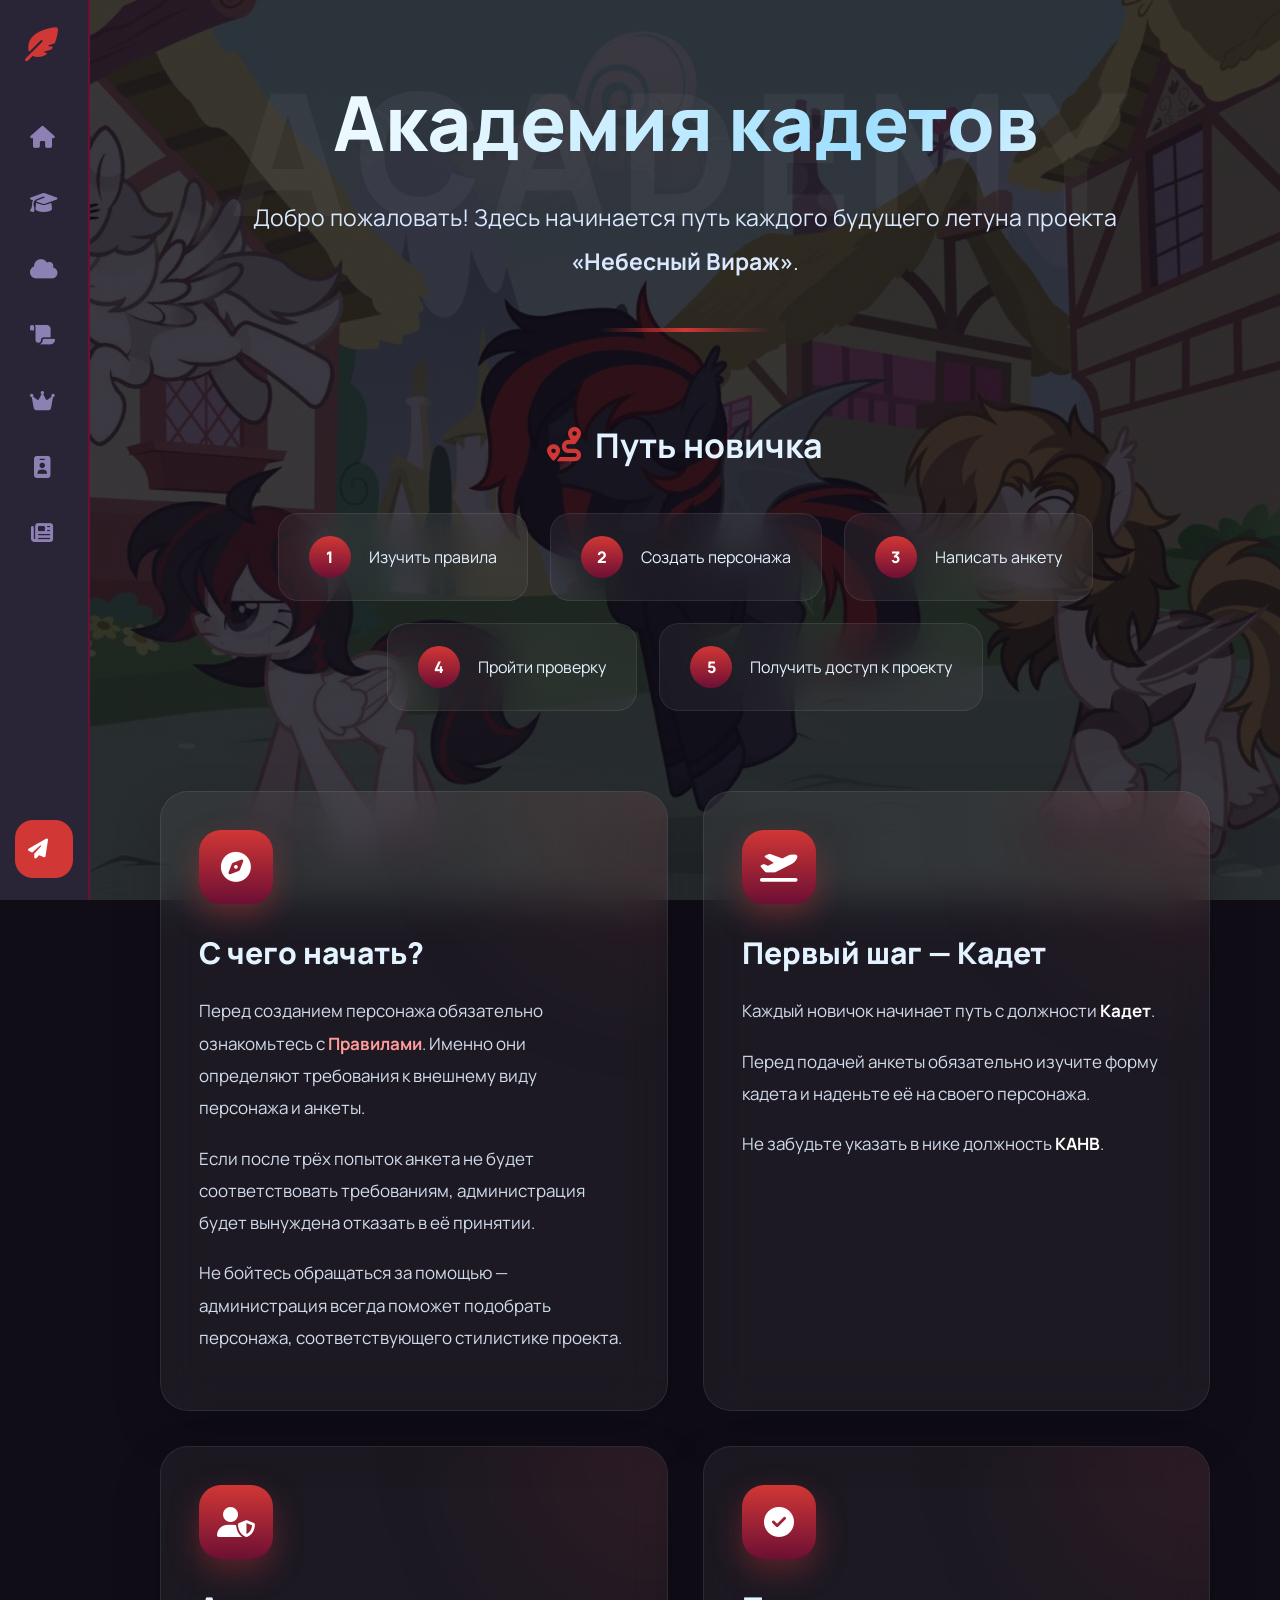
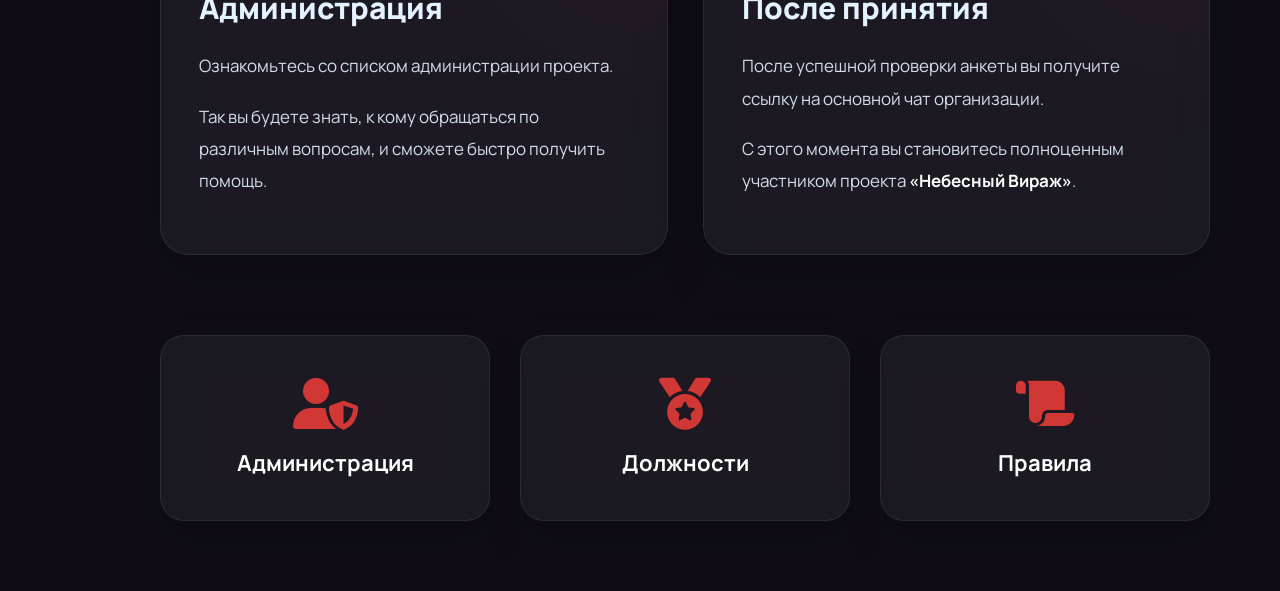
==== academy.html @ 79ed7a2b "Add files via upload" ====
<!DOCTYPE html>
<html lang="ru">

<head>

    <meta charset="UTF-8">
    <meta name="viewport" content="width=device-width, initial-scale=1.0">

    <title>Академия | Небесный Вираж</title>

    <!-- Шрифт -->

    <link rel="preconnect" href="https://fonts.googleapis.com">
    <link rel="preconnect" href="https://fonts.gstatic.com" crossorigin>

    <link href="https://fonts.googleapis.com/css2?family=Manrope:wght@400;500;600;700;800&display=swap" rel="stylesheet">

    <!-- Font Awesome -->

    <link rel="stylesheet"
        href="https://cdnjs.cloudflare.com/ajax/libs/font-awesome/6.7.2/css/all.min.css">

    <!-- Общие стили -->

    <link rel="stylesheet" href="style.css">

    <!-- Стили Академии -->

    <link rel="stylesheet" href="academy.css">

</head>

<body>



    <!-- ====================== -->
    <!-- БОКОВОЕ МЕНЮ -->
    <!-- ====================== -->

    <aside class="sidebar">

        <div class="logo">

            <i class="fa-solid fa-feather-pointed"></i>

            <span>Небесный Вираж</span>

        </div>

        <nav>

            <a href="index.html">

                <i class="fa-solid fa-house"></i>

                <span>Главная</span>

            </a>

            <a href="academy.html" class="active">

                <i class="fa-solid fa-graduation-cap"></i>

                <span>Академия</span>

            </a>

            <a href="corps.html">

                <i class="fa-solid fa-cloud"></i>

                <span>Корпуса</span>

            </a>

            <a href="rules.html">

                <i class="fa-solid fa-scroll"></i>

                <span>Правила</span>

            </a>

            <a href="administration.html">

<i class="fa-solid fa-crown"></i>

<span>Администрация</span>

</a>

            <a href="positions.html">

    <i class="fa-solid fa-id-badge"></i>

    <span>
        Должности
    </span>

</a>

            <a href="news.html">

                <i class="fa-solid fa-newspaper"></i>

                <span>Новости</span>

            </a>

        </nav>

        <button class="join-btn">

            <i class="fa-solid fa-paper-plane"></i>

            <span>Вступить</span>

        </button>

    </aside>

    <!-- ====================== -->
    <!-- ОСНОВНОЙ КОНТЕНТ -->
    <!-- ====================== -->

    <main class="academy">

        <!-- Верх -->

        <section class="academy-hero">

            <h1>Академия кадетов</h1>

            <p>
                Добро пожаловать! Здесь начинается путь каждого будущего летуна проекта
                <strong>«Небесный Вираж»</strong>.
            </p>

        </section>

        <!-- Путь новичка -->

        <section class="roadmap">

            <h2>

                <i class="fa-solid fa-route"></i>

                Путь новичка

            </h2>

            <div class="steps">

                <div class="step">
                    <span>1</span>
                    Изучить правила
                </div>

                <div class="step">
                    <span>2</span>
                    Создать персонажа
                </div>

                <div class="step">
                    <span>3</span>
                    Написать анкету
                </div>

                <div class="step">
                    <span>4</span>
                    Пройти проверку
                </div>

                <div class="step">
                    <span>5</span>
                    Получить доступ к проекту
                </div>

            </div>

        </section>

        <!-- Карточки -->

        <section class="guide-grid">

            <!-- Карточка -->

            <div class="guide-card">

                <div class="card-icon">

                    <i class="fa-solid fa-compass"></i>

                </div>

                <h3>С чего начать?</h3>

                <p>

                    Перед созданием персонажа обязательно ознакомьтесь с
                    <a href="rules.html">Правилами</a>.

                    Именно они определяют требования к внешнему виду персонажа и анкеты.

                </p>

                <p>

                    Если после трёх попыток анкета не будет соответствовать требованиям,
                    администрация будет вынуждена отказать в её принятии.

                </p>

                <p>

                    Не бойтесь обращаться за помощью —
                    администрация всегда поможет подобрать персонажа,
                    соответствующего стилистике проекта.

                </p>

            </div>

            <!-- Карточка -->

            <div class="guide-card">

                <div class="card-icon">

                    <i class="fa-solid fa-plane-departure"></i>

                </div>

                <h3>Первый шаг — Кадет</h3>

                <p>

                    Каждый новичок начинает путь с должности
                    <strong>Кадет</strong>.

                </p>

                <p>

                    Перед подачей анкеты обязательно изучите форму кадета
                    и наденьте её на своего персонажа.

                </p>

                <p>

                    Не забудьте указать в нике должность
                    <strong>КАНВ</strong>.

                </p>

            </div>

            <!-- Карточка -->

            <div class="guide-card">

                <div class="card-icon">

                    <i class="fa-solid fa-user-shield"></i>

                </div>

                <h3>Администрация</h3>

                <p>

                    Ознакомьтесь со списком администрации проекта.

                </p>

                <p>

                    Так вы будете знать,
                    к кому обращаться по различным вопросам,
                    и сможете быстро получить помощь.

                </p>

            </div>

            <!-- Карточка -->

            <div class="guide-card">

                <div class="card-icon">

                    <i class="fa-solid fa-circle-check"></i>

                </div>

                <h3>После принятия</h3>

                <p>

                    После успешной проверки анкеты
                    вы получите ссылку на основной чат организации.

                </p>

                <p>

                    С этого момента вы становитесь полноценным участником
                    проекта
                    <strong>«Небесный Вираж»</strong>.

                </p>

            </div>

        </section>

        <!-- Быстрые ссылки -->

        <section class="academy-links">

            <a href="administration.html" class="academy-button">

                <i class="fa-solid fa-user-shield"></i>

                <span>Администрация</span>

            </a>

            <a href="https://teletype.in/@sofchonok/dolzhnosti" target="_blank" class="academy-button">

                <i class="fa-solid fa-medal"></i>

                <span>Должности</span>

            </a>

            <a href="rules.html" class="academy-button">

                <i class="fa-solid fa-scroll"></i>

                <span>Правила</span>

            </a>

        </section>

    </main>

</body>

</html>
---- style.css ----
/* ===========================
   СБРОС
=========================== */

*{
    margin:0;
    padding:0;
    box-sizing:border-box;
}

/* ===========================
   ШРИФТ
=========================== */

@import url('https://fonts.googleapis.com/css2?family=Manrope:wght@400;500;600;700;800&display=swap');

/* ===========================
   ЦВЕТА
=========================== */

:root{

    --red:#d13735;
    --red-dark:#6d0f34;

    --bg:#100d17;
    --panel:#292536;

    --text:#e3f3ff;
    --secondary:#8d80b3;

}

/* ===========================
   BODY
=========================== */

html{
    scroll-behavior:smooth;
}

body{

    background:var(--bg);

    color:var(--text);

    font-family:'Manrope',sans-serif;

    overflow-x:hidden;
    overflow-y:auto;

    position:relative;

}
/* ===========================
   SIDEBAR
=========================== */

.sidebar{

    position:fixed;

    left:0;
    top:0;

    width:90px;
    height:100vh;

    background:var(--panel);

    border-right:2px solid var(--red-dark);

    display:flex;
    flex-direction:column;

    overflow:hidden;

    transition:.35s;

    z-index:1000;

}

.sidebar:hover{

    width:250px;

}

/* ===========================
   ЛОГО
=========================== */

.logo{

    display:flex;
    align-items:center;

    gap:16px;

    padding:26px 24px;

    min-height:90px;

}

.logo i{

    width:28px;

    text-align:center;

    flex-shrink:0;

    color:var(--red);

    font-size:34px;

}

.logo span{

    font-size:18px;

    font-weight:800;

    white-space:nowrap;

    opacity:0;

    transition:.25s;

}

.sidebar:hover .logo span{

    opacity:1;

}

/* ===========================
   МЕНЮ
=========================== */

nav{

    display:flex;
    flex-direction:column;

    gap:8px;

    margin-top:18px;

}

nav a{

    display:flex;

    align-items:center;

    gap:18px;

    height:58px;

    padding:0 30px;

    text-decoration:none;

    color:var(--text);

    transition:.25s;

    white-space:nowrap;

}

nav a i{

    width:24px;

    text-align:center;

    font-size:22px;

    color:var(--secondary);

    flex-shrink:0;

}

nav a span{

    opacity:0;

    transition:.25s;

}

.sidebar:hover nav a span{

    opacity:1;

}

nav a:hover{

    background:rgba(255,255,255,.05);

    color:var(--red);

}

nav a:hover i{

    color:var(--red);

}

/* ===========================
   КНОПКА
=========================== */

.join-btn{

    margin-top:auto;

    margin-bottom:22px;

    width:58px;
    height:58px;

    align-self:center;

    display:flex;
    align-items:center;
    justify-content:center;

    gap:12px;

    border:none;

    border-radius:18px;

    background:var(--red);

    color:white;

    cursor:pointer;

    overflow:hidden;

    transition:.35s;

}

.join-btn i{

    width:20px;

    text-align:center;

    flex-shrink:0;

    font-size:20px;

}

.join-btn span{

    width:0;

    opacity:0;

    overflow:hidden;

    white-space:nowrap;

    transition:.25s;

}

.sidebar:hover .join-btn{

    width:210px;

}

.sidebar:hover .join-btn span{

    width:auto;

    opacity:1;

}

.join-btn:hover{

    background:var(--red-dark);

    transform:translateY(-2px);

}

/* ===========================
   MAIN
=========================== */

main{

    margin-left:90px;

    transition:.35s;

}

.sidebar:hover + main{

    margin-left:250px;

}

/* ===========================
   HERO
=========================== */

.hero{

    min-height:100vh;

    position:relative;

overflow:hidden;

    display:flex;

    flex-direction:column;

    justify-content:center;

    align-items:center;

    text-align:center;

    background:
        linear-gradient(
            rgba(16,13,23,.55),
            rgba(16,13,23,.55)
        ),
        url("images/background/sky.png");

    background-size:cover;

    background-position:center;

    background-repeat:no-repeat;

}

/* ===========================
   ЛЕТЯЩАЯ ЗВЕЗДА
=========================== */


.star-fly{

    position:absolute;

    width:80px;
    height:80px;

    left:-150px;
    top:65%;


    z-index:5;


    animation:

    starMove 2s ease-in-out forwards;

}



.star-fly svg{


    width:100%;

    height:100%;


    fill:#ffffff;


    filter:

    drop-shadow(0 0 10px #ffffff)

    drop-shadow(0 0 35px #9fdcff)

    drop-shadow(0 0 60px #5aaeff);


     animation:

    starPulse .7s ease-in-out infinite alternate;

    transform-origin:center;

}





/* светящийся хвост */


.star-trail{


    position:absolute;


    right:55px;

    top:35px;


    width:260px;

    height:18px;



    background:

    linear-gradient(
        90deg,
        transparent,
        rgba(190,230,255,.8),
        rgba(255,255,255,.9)
    );


    filter:

    blur(10px);


    transform:

    rotate(-20deg);


    transform-origin:right center;


    animation:

    trailFade 2s ease forwards;


}




@keyframes starMove{


    0%{

        left:-150px;

        top:65%;

        opacity:0;

        transform:
        rotate(-20deg)
        scale(.5);

    }


    15%{

        opacity:1;

    }



    70%{

        opacity:1;

    }



    100%{

        left:110%;

        top:20%;

        opacity:0;

        transform:
        rotate(30deg)
        scale(1);

    }


}





@keyframes starPulse{


    from{

        transform:scale(.9);

    }


    to{

        transform:scale(1.15);

    }


}





@keyframes trailFade{


    0%{

        opacity:0;

        width:0;

    }


    20%{

        opacity:1;

        width:260px;

    }


    100%{

        opacity:0;

        width:80px;

    }


}



/* ===========================
   ЗАГОЛОВОК
=========================== */

.hero h1{

    font-size:110px;
    font-weight:900;
    line-height:.95;

    margin-bottom:28px;

    letter-spacing:2px;

    background:linear-gradient(
        180deg,
        #ffffff 0%,
        #eef9ff 35%,
        #b9e7ff 70%,
        #ffffff 100%
    );

    -webkit-background-clip:text;
    -webkit-text-fill-color:transparent;
    background-clip:text;

    text-shadow:
        0 0 18px rgba(170,220,255,.45),
        0 0 45px rgba(110,180,255,.25),
        0 10px 35px rgba(0,0,0,.45);

    opacity:0;
    animation:titleAppear 1.2s ease forwards;
    animation-delay:2s;
}


/* ===========================
   ПОДЗАГОЛОВОК
=========================== */

.hero p{

    max-width:900px;

    margin:0 auto 55px;

    font-size:34px;
    font-weight:700;

    color:#d9ebff;

    text-shadow:
        0 0 12px rgba(150,210,255,.35),
        0 2px 12px rgba(0,0,0,.55);

    opacity:0;
    animation:titleAppear 1.2s ease forwards;
    animation-delay:2.2s;

}


/* ===========================
   КНОПКА
=========================== */

.hero button{

    padding:22px 56px;

    border:none;
    border-radius:18px;

    cursor:pointer;

    font-size:22px;
    font-weight:700;

    color:#fff;

    background:linear-gradient(
        180deg,
        #e84b46,
        #d13735
    );

    box-shadow:
        0 12px 35px rgba(209,55,53,.35),
        0 0 25px rgba(120,190,255,.15);

    transition:.3s;

    opacity:0;
    animation:titleAppear 1.2s ease forwards;
    animation-delay:2.5s;

}

.hero button:hover{

    transform:translateY(-4px);

    background:linear-gradient(
        180deg,
        #ff5b56,
        #d13735
    );

    box-shadow:
        0 18px 45px rgba(209,55,53,.45);

}


/* ===========================
   АНИМАЦИЯ
=========================== */

@keyframes titleAppear{

    from{

        opacity:0;
        transform:translateY(40px);
        filter:blur(8px);

    }

    to{

        opacity:1;
        transform:translateY(0);
        filter:blur(0);

    }

}

/* ===========================
   FIX СЛОЕВ
=========================== */


main{

    position:relative;

    z-index:1;

}

/* ===========================
   ТИХИЕ ЗВЕЗДЫ НА ГЛАВНОЙ
=========================== */


.hero{

    position:relative;

    overflow:hidden;

}


/* слой звезд */

.stars-layer{

    position:absolute;

    inset:0;

    pointer-events:none;

    z-index:1;

}


/* сами звезды */

.stars-layer span:nth-child(1){
    top:12%;
    left:8%;
}

.stars-layer span:nth-child(2){
    top:25%;
    left:20%;
}

.stars-layer span:nth-child(3){
    top:10%;
    left:42%;
}

.stars-layer span:nth-child(4){
    top:18%;
    left:75%;
}

.stars-layer span:nth-child(5){
    top:35%;
    left:90%;
}

.stars-layer span:nth-child(6){
    top:70%;
    left:8%;
}

.stars-layer span:nth-child(7){
    top:82%;
    left:20%;
}

.stars-layer span:nth-child(8){
    top:75%;
    left:90%;
}

.stars-layer span:nth-child(9){
    top:88%;
    left:65%;
}

.stars-layer span:nth-child(10){
    top:60%;
    left:85%;
}

.stars-layer span:nth-child(11){
    top:45%;
    left:5%;
}

.stars-layer span:nth-child(12){
    top:15%;
    left:92%;
}

.stars-layer span:nth-child(13){
    top:80%;
    left:45%;
}

.stars-layer span:nth-child(14){
    top:30%;
    left:65%;
}

.stars-layer span:nth-child(15){
    top:90%;
    left:12%;
}

.stars-layer span:nth-child(16){
    top:55%;
    left:95%;
}

.stars-layer span:nth-child(17){
    top:8%;
    left:58%;
}

.stars-layer span:nth-child(18){
    top:72%;
    left:30%;
}

.stars-layer span:nth-child(3n){
    width:6px;
    height:6px;
}


.stars-layer span:nth-child(4n){
    animation-duration:5s;
}


.stars-layer span:nth-child(5n){
    opacity:.35;
}

/* ===========================
   ЛУЧИ СВЕТА ИЗ-ЗА ОБЛАКОВ
=========================== */


.hero::before{

    content:"";

    position:absolute;


    top:-250px;

    right:-180px;


    width:700px;

    height:700px;


    background:

    radial-gradient(
        circle,
        rgba(255,255,255,.45) 0%,
        rgba(210,235,255,.28) 25%,
        rgba(130,190,255,.12) 45%,
        transparent 70%
    );


    filter:blur(25px);


    pointer-events:none;


    z-index:1;

}



/* отдельные световые полосы */

.hero::after{

    content:"";

    position:absolute;


    top:-80px;

    right:-120px;


    width:900px;

    height:500px;


    background:

    linear-gradient(
        135deg,
        rgba(255,255,255,.28),
        transparent 60%
    );


    filter:blur(35px);


    opacity:.8;


    pointer-events:none;


    z-index:1;

}


/* чтобы всё важное было поверх света */

.hero h1,
.hero p,
.hero button{

    position:relative;

    z-index:10;

}


.star-fly{

    position:absolute;

    z-index:5;

}

/* =====================================================
   LOADER
===================================================== */

#loader{

    position:fixed;

    inset:0;

    display:flex;

    align-items:center;

    justify-content:center;

    background:
        radial-gradient(
            circle at top,
            rgba(130,190,255,.18),
            transparent 45%
        ),
        #100d17;

    z-index:99999;

    transition:opacity .8s ease, visibility .8s ease;

}

#loader.hidden{

    opacity:0;

    visibility:hidden;

}

.loader-content{

    text-align:center;

    width:500px;

}

.loader-logo{

    font-size:80px;

    color:#ffffff;

    filter:
        drop-shadow(0 0 15px #ffffff)
        drop-shadow(0 0 35px #8fd4ff);

    animation:loaderGlow 2s ease-in-out infinite alternate;

}

.loader-content h1{

    margin:25px 0 35px;

    font-size:54px;

    letter-spacing:8px;

    color:white;

}

.loader-cloud{

    width:220px;

    height:65px;

    margin:0 auto 35px;

    border-radius:100px;

    background:
        radial-gradient(circle at 30% 50%, #ffffff 0%, #eaf8ff 45%, transparent 46%),
        radial-gradient(circle at 50% 35%, #ffffff 0%, #eefaff 48%, transparent 49%),
        radial-gradient(circle at 70% 55%, #ffffff 0%, #eefaff 45%, transparent 46%);

    opacity:.85;

    filter:blur(2px);

    animation:cloudFloat 4s ease-in-out infinite;

}

.loader-progress{

    width:100%;

    height:10px;

    border-radius:20px;

    overflow:hidden;

    background:rgba(255,255,255,.08);

    margin-bottom:20px;

}

.loader-progress-bar{

    width:0;

    height:100%;

    border-radius:20px;

    background:
        linear-gradient(
            90deg,
            #8fdcff,
            #ffffff,
            #8fdcff
        );

    animation:loadingBar 2.8s linear forwards;

}

.loader-text{

    color:#b8dfff;

    font-size:18px;

    letter-spacing:1px;

}

/* =========================== */

@keyframes loadingBar{

    from{width:0;}

    to{width:100%;}

}

@keyframes cloudFloat{

    0%{
        transform:translateX(-15px);
    }

    50%{
        transform:translateX(15px);
    }

    100%{
        transform:translateX(-15px);
    }

}

@keyframes loaderGlow{

    from{

        filter:
            drop-shadow(0 0 15px #ffffff)
            drop-shadow(0 0 25px #8fdcff);

    }

    to{

        filter:
            drop-shadow(0 0 25px #ffffff)
            drop-shadow(0 0 50px #8fdcff);

    }

}
---- academy.css ----
/* =====================================================
   ACADEMY.CSS
   Страница "Академия"
===================================================== */

/* ===========================
   ОСНОВНАЯ ОБЛАСТЬ
=========================== */

.academy{

    margin-left:90px;

    min-height:100vh;

    padding:70px;

    background:
        linear-gradient(
            rgba(16,13,23,.82),
            rgba(16,13,23,.82)
        ),
        url("images/background/111.jpg");

    background-size:cover;
    background-position:center;
    background-repeat:no-repeat;
    background-attachment:fixed;

    transition:.35s;

}

/* Когда меню открыто */

.sidebar:hover ~ .academy{

    margin-left:250px;

}

/* ===========================
   HERO
=========================== */

.academy-hero{

    position:relative;

    text-align:center;

    margin-bottom:90px;

    overflow:hidden;

}

/* Большая надпись на фоне */

.academy-hero::before{

    content:"ACADEMY";

    position:absolute;

    left:50%;
    top:-35px;

    transform:translateX(-50%);

    font-size:170px;

    font-weight:800;

    letter-spacing:12px;

    color:white;

    opacity:.04;

    pointer-events:none;

    user-select:none;

}

/* Заголовок */

.academy-hero h1{

    position:relative;

    font-size:76px;

    font-weight:800;

    margin-bottom:22px;

    background:linear-gradient(
        120deg,
        #ffffff,
        #dff5ff,
        #9fdfff,
        #ffffff
    );

    -webkit-background-clip:text;
    -webkit-text-fill-color:transparent;
    background-clip:text;

}

/* Подзаголовок */

.academy-hero p{

    position:relative;

    max-width:900px;

    margin:auto;

    font-size:23px;

    line-height:1.9;

    color:#d9e8ff;

}

/* Декоративная линия */

.academy-hero::after{

    content:"";

    display:block;

    width:170px;

    height:4px;

    margin:45px auto 0;

    border-radius:50px;

    background:linear-gradient(
        90deg,
        transparent,
        var(--red),
        transparent
    );

}

/* ===========================
   ПУТЬ НОВИЧКА
=========================== */

.roadmap{

    margin-bottom:80px;

}

.roadmap h2{

    display:flex;

    justify-content:center;

    align-items:center;

    gap:14px;

    font-size:34px;

    margin-bottom:45px;

}

.roadmap h2 i{

    color:var(--red);

}

/* ===========================
   ШАГИ
=========================== */

.steps{

    display:flex;

    justify-content:center;

    flex-wrap:wrap;

    gap:22px;

}

.step{

    display:flex;

    align-items:center;

    gap:18px;

    padding:22px 30px;

    background:rgba(255,255,255,.05);

    backdrop-filter:blur(18px);

    border:1px solid rgba(255,255,255,.08);

    border-radius:20px;

    transition:.35s;

}

.step span{

    width:42px;
    height:42px;

    display:flex;

    justify-content:center;

    align-items:center;

    border-radius:50%;

    background:linear-gradient(
        180deg,
        var(--red),
        var(--red-dark)
    );

    color:white;

    font-weight:800;

}

.step:hover{

    transform:translateY(-8px);

    border-color:rgba(209,55,53,.35);

    box-shadow:
        0 18px 40px rgba(0,0,0,.25);

}
/* ===========================
   КАРТОЧКИ
=========================== */

.guide-grid{

    display:grid;

    grid-template-columns:repeat(auto-fit,minmax(360px,1fr));

    gap:35px;

    margin-bottom:80px;

}

.guide-card{

    position:relative;

    overflow:hidden;

    padding:38px;

    border-radius:28px;

    background:rgba(255,255,255,.05);

    backdrop-filter:blur(20px);

    border:1px solid rgba(255,255,255,.08);

    box-shadow:
        0 20px 50px rgba(0,0,0,.18);

    transition:.35s;

}

/* Светящаяся полоска */

.guide-card::before{

    content:"";

    position:absolute;

    top:0;
    left:0;

    width:100%;
    height:4px;

    background:linear-gradient(
        90deg,
        var(--red),
        #ff8d8d,
        #ffd8d8
    );

    transform:scaleX(0);

    transform-origin:left;

    transition:.35s;

}

/* Красное свечение */

.guide-card::after{

    content:"";

    position:absolute;

    width:320px;
    height:320px;

    right:-150px;
    top:-150px;

    border-radius:50%;

    background:rgba(209,55,53,.08);

    filter:blur(70px);

    transition:.4s;

}

.guide-card:hover{

    transform:translateY(-10px);

    border-color:rgba(209,55,53,.35);

    box-shadow:
        0 30px 60px rgba(0,0,0,.28),
        0 0 30px rgba(209,55,53,.18);

}

.guide-card:hover::before{

    transform:scaleX(1);

}

.guide-card:hover::after{

    transform:scale(1.25);

}

/* ===========================
   ИКОНКА
=========================== */

.card-icon{

    width:74px;
    height:74px;

    display:flex;

    justify-content:center;

    align-items:center;

    border-radius:22px;

    margin-bottom:28px;

    background:linear-gradient(
        180deg,
        var(--red),
        var(--red-dark)
    );

    box-shadow:
        0 12px 30px rgba(209,55,53,.35);

    transition:.35s;

}

.card-icon i{

    color:white;

    font-size:30px;

}

.guide-card:hover .card-icon{

    transform:rotate(-6deg) scale(1.08);

}

/* ===========================
   ТЕКСТ
=========================== */

.guide-card h3{

    font-size:30px;

    font-weight:800;

    margin-bottom:22px;

}

.guide-card p{

    color:#d2dceb;

    font-size:17px;

    line-height:1.9;

    margin-bottom:18px;

}

.guide-card strong{

    color:white;

}

.guide-card a{

    color:#ff9b9b;

    font-weight:700;

    text-decoration:none;

    transition:.25s;

}

.guide-card a:hover{

    color:white;

}
/* ===========================
   БЫСТРЫЕ ССЫЛКИ
=========================== */

.academy-links{

    display:grid;

    grid-template-columns:repeat(3,1fr);

    gap:30px;

    margin-top:70px;

}

.academy-button{

    position:relative;

    display:flex;

    flex-direction:column;

    align-items:center;

    justify-content:center;

    gap:18px;

    padding:42px 28px;

    text-decoration:none;

    color:var(--text);

    border-radius:24px;

    background:rgba(255,255,255,.05);

    backdrop-filter:blur(20px);

    border:1px solid rgba(255,255,255,.08);

    overflow:hidden;

    transition:.35s;

    box-shadow:
        0 18px 40px rgba(0,0,0,.18);

}

.academy-button::before{

    content:"";

    position:absolute;

    inset:0;

    background:linear-gradient(
        135deg,
        rgba(209,55,53,.18),
        transparent 70%
    );

    opacity:0;

    transition:.35s;

}

.academy-button:hover::before{

    opacity:1;

}

.academy-button i{

    font-size:52px;

    color:var(--red);

    transition:.35s;

}

.academy-button span{

    font-size:22px;

    font-weight:700;

    color:white;

}

.academy-button:hover{

    transform:translateY(-10px);

    border-color:rgba(209,55,53,.35);

    box-shadow:
        0 25px 55px rgba(0,0,0,.30),
        0 0 30px rgba(209,55,53,.20);

}

.academy-button:hover i{

    transform:scale(1.15);

}

.academy-button:link,
.academy-button:visited{

    color:white;

}

/* ===========================
   АНИМАЦИИ
=========================== */

@keyframes fadeUp{

    from{

        opacity:0;

        transform:translateY(35px);

    }

    to{

        opacity:1;

        transform:translateY(0);

    }

}

.academy-hero{

    animation:fadeUp .6s ease;

}

.roadmap{

    animation:fadeUp .8s ease;

}

.guide-card{

    animation:fadeUp 1s ease;

}

.academy-button{

    animation:fadeUp 1.2s ease;

}

/* ===========================
   СКРОЛЛБАР
=========================== */

::-webkit-scrollbar{

    width:10px;

}

::-webkit-scrollbar-track{

    background:#17131f;

}

::-webkit-scrollbar-thumb{

    background:var(--red);

    border-radius:30px;

}

::-webkit-scrollbar-thumb:hover{

    background:#ff6666;

}

/* ===========================
   АДАПТИВ
=========================== */

@media(max-width:1200px){

    .guide-grid{

        grid-template-columns:1fr;

    }

    .academy-links{

        grid-template-columns:1fr;

    }

}

@media(max-width:900px){

    .academy{

        margin-left:90px;

        padding:40px;

    }

    .academy-hero::before{

        font-size:110px;

    }

    .academy-hero h1{

        font-size:56px;

    }

    .steps{

        flex-direction:column;

    }

}

@media(max-width:600px){

    .academy{

        padding:25px;

    }

    .academy-hero h1{

        font-size:42px;

    }

    .academy-hero p{

        font-size:18px;

    }

    .guide-card{

        padding:28px;

    }

    .academy-button{

        padding:30px;

    }

    .academy-button i{

        font-size:40px;

    }

}

/* ===========================
   ФИНАЛ
=========================== */

::selection{

    background:var(--red);

    color:white;

}
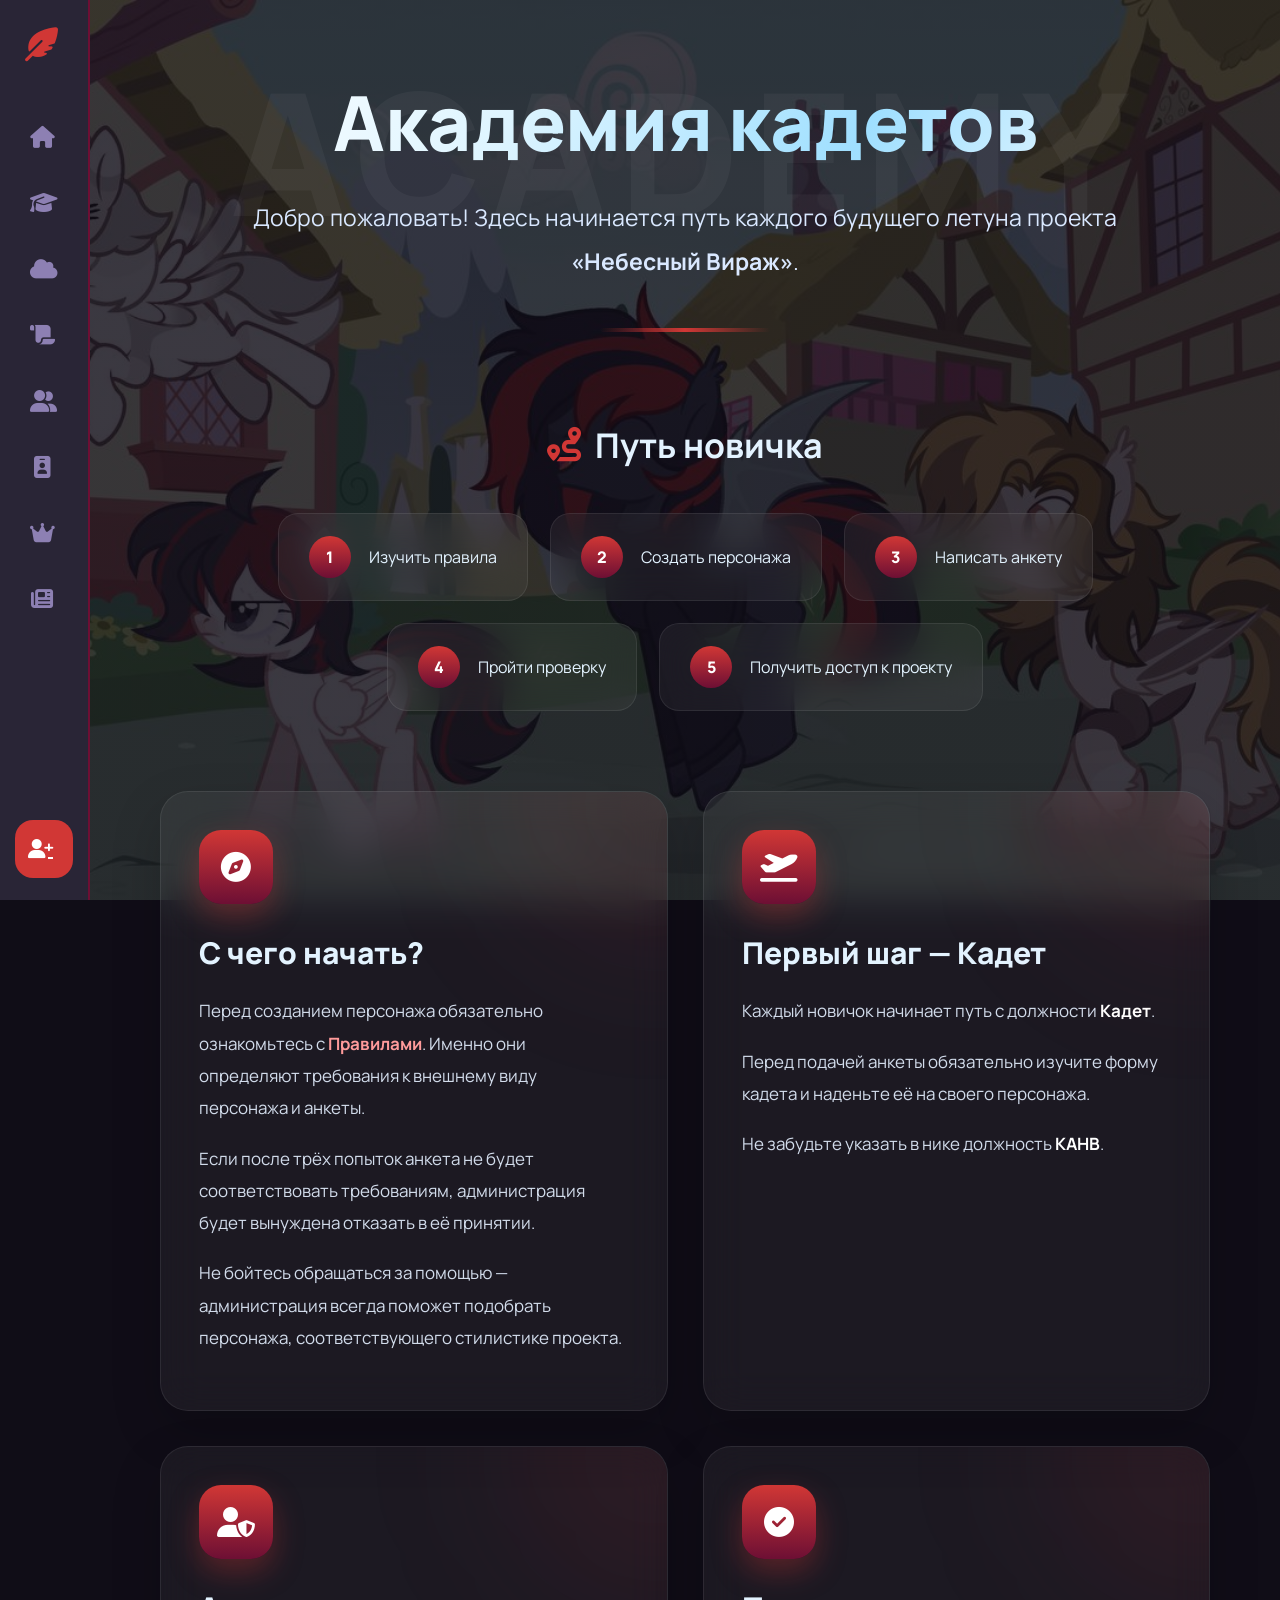
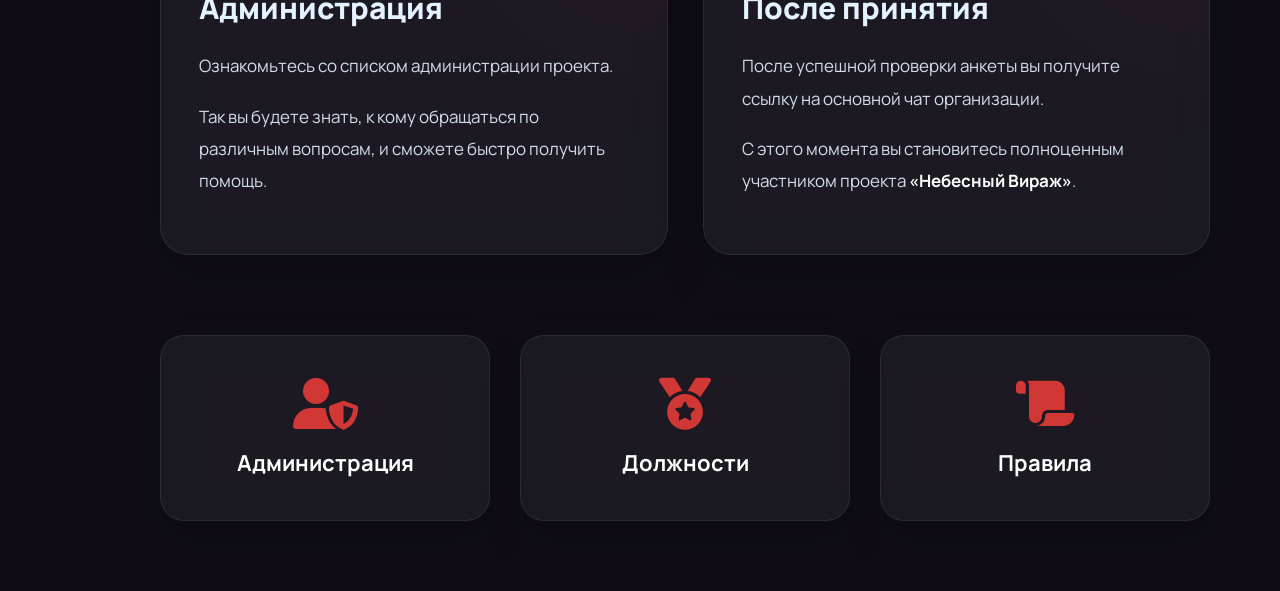
==== commit f3191f81: "Add files via upload" ====
--- a/academy.html
+++ b/academy.html
@@ -48,75 +48,59 @@
 
         </div>
 
-        <nav>
-
-            <a href="index.html">
-
-                <i class="fa-solid fa-house"></i>
-
-                <span>Главная</span>
-
-            </a>
-
-            <a href="academy.html" class="active">
-
-                <i class="fa-solid fa-graduation-cap"></i>
-
-                <span>Академия</span>
-
-            </a>
-
-            <a href="corps.html">
-
-                <i class="fa-solid fa-cloud"></i>
-
-                <span>Корпуса</span>
-
-            </a>
-
-            <a href="rules.html">
-
-                <i class="fa-solid fa-scroll"></i>
-
-                <span>Правила</span>
-
-            </a>
-
-            <a href="administration.html">
-
-<i class="fa-solid fa-crown"></i>
-
-<span>Администрация</span>
-
-</a>
-
-            <a href="positions.html">
-
+       <nav>
+
+<a href="index.html">
+    <i class="fa-solid fa-house"></i>
+    <span>Главная</span>
+</a>
+
+<a href="academy.html">
+    <i class="fa-solid fa-graduation-cap"></i>
+    <span>Академия</span>
+</a>
+
+<a href="corps.html">
+    <i class="fa-solid fa-cloud"></i>
+    <span>Корпуса</span>
+</a>
+
+<a href="rules.html">
+    <i class="fa-solid fa-scroll"></i>
+    <span>Правила</span>
+</a>
+
+<a href="members.html">
+    <i class="fa-solid fa-user-group"></i>
+    <span>Работники</span>
+</a>
+
+<a href="positions.html">
     <i class="fa-solid fa-id-badge"></i>
-
-    <span>
-        Должности
-    </span>
-
-</a>
-
-            <a href="news.html">
-
-                <i class="fa-solid fa-newspaper"></i>
-
-                <span>Новости</span>
-
-            </a>
-
-        </nav>
-
-        <button class="join-btn">
-
-            <i class="fa-solid fa-paper-plane"></i>
-
-            <span>Вступить</span>
-
-        </button>
+    <span>Должности</span>
+</a>
+
+<a href="administration.html">
+    <i class="fa-solid fa-crown"></i>
+    <span>Администрация</span>
+</a>
+
+<a href="news.html">
+    <i class="fa-solid fa-newspaper"></i>
+    <span>Новости</span>
+</a>
+
+</nav>
+
+       <a href="https://t.me/projectskybend_bot"
+   target="_blank"
+   class="join-btn">
+
+    <i class="fa-solid fa-user-plus"></i>
+
+    <span>Вступить</span>
+
+</a>
 
     </aside>
 
@@ -330,22 +314,22 @@
 
             </a>
 
-            <a href="https://teletype.in/@sofchonok/dolzhnosti" target="_blank" class="academy-button">
-
-                <i class="fa-solid fa-medal"></i>
-
-                <span>Должности</span>
+            <a href="positions.html" class="academy-button">
+
+    <i class="fa-solid fa-medal"></i>
+
+    <span>Должности</span>
+
+</a>
+
+            <a href="rules.html" class="academy-button">
+
+                <i class="fa-solid fa-scroll"></i>
+
+                <span>Правила</span>
 
             </a>
 
-            <a href="rules.html" class="academy-button">
-
-                <i class="fa-solid fa-scroll"></i>
-
-                <span>Правила</span>
-
-            </a>
-
         </section>
 
     </main>
--- a/style.css
+++ b/style.css
@@ -378,8 +378,9 @@
 
 
     animation:
-
     starMove 2s ease-in-out forwards;
+
+    animation-play-state: paused;
 
 }
 
@@ -649,19 +650,15 @@
    КНОПКА
 =========================== */
 
-.hero button{
-
-    padding:22px 56px;
-
-    border:none;
+.hero-button{
+
+    display:inline-flex;
+    align-items:center;
+    justify-content:center;
+
+    padding:22px 52px;
+
     border-radius:18px;
-
-    cursor:pointer;
-
-    font-size:22px;
-    font-weight:700;
-
-    color:#fff;
 
     background:linear-gradient(
         180deg,
@@ -669,19 +666,28 @@
         #d13735
     );
 
+    color:#fff;
+
+    text-decoration:none;
+
+    font-size:22px;
+    font-weight:700;
+
     box-shadow:
-        0 12px 35px rgba(209,55,53,.35),
-        0 0 25px rgba(120,190,255,.15);
+        0 10px 30px rgba(209,55,53,.35);
 
     transition:.3s;
 
     opacity:0;
+
     animation:titleAppear 1.2s ease forwards;
     animation-delay:2.5s;
 
-}
-
-.hero button:hover{
+    position:relative;
+    z-index:10;
+}
+
+.hero-button:hover{
 
     transform:translateY(-4px);
 
@@ -692,8 +698,7 @@
     );
 
     box-shadow:
-        0 18px 45px rgba(209,55,53,.45);
-
+        0 18px 40px rgba(209,55,53,.45);
 }
 
 
@@ -1163,4 +1168,18 @@
 
     }
 
+}
+
+.hero-button,
+.join-btn{
+    position: relative;
+    z-index: 99999 !important;
+    pointer-events: auto !important;
+}
+
+.hero::before,
+.hero::after,
+.stars-layer,
+.star-fly{
+    pointer-events: none !important;
 }
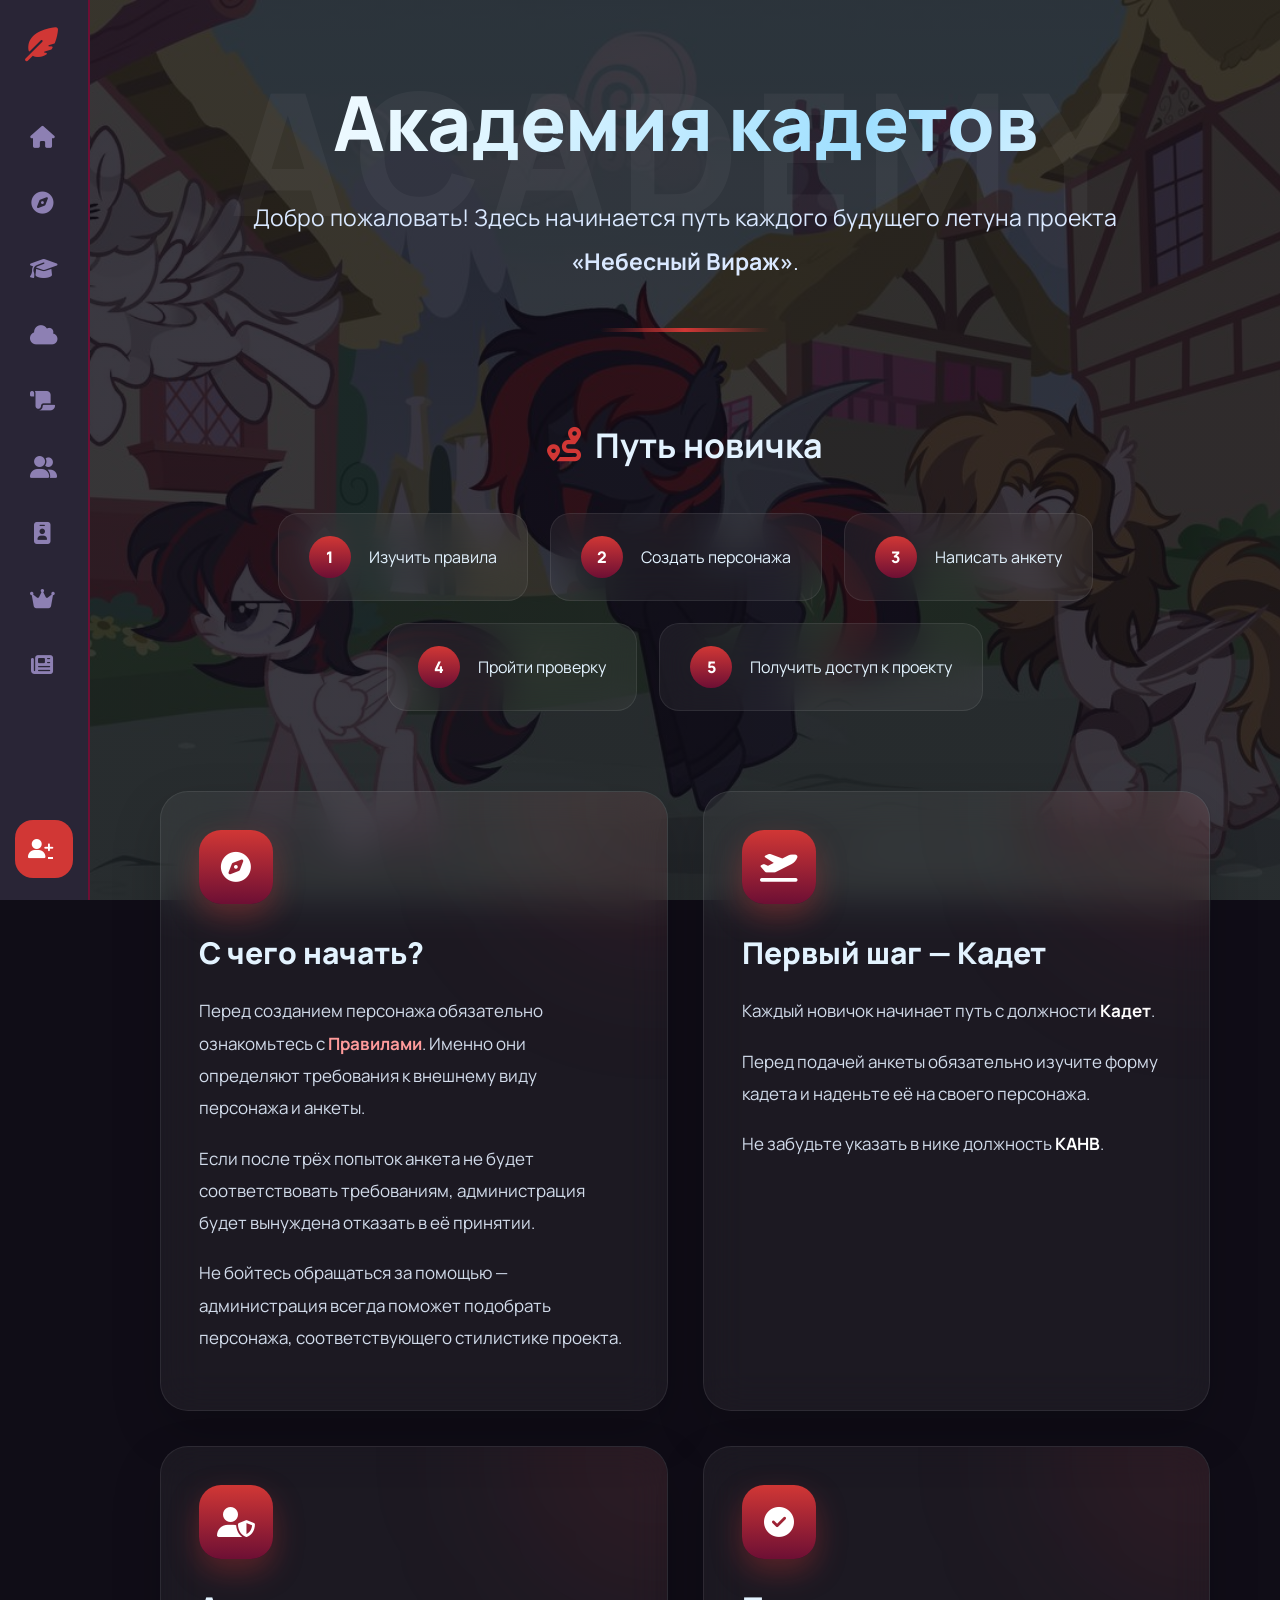
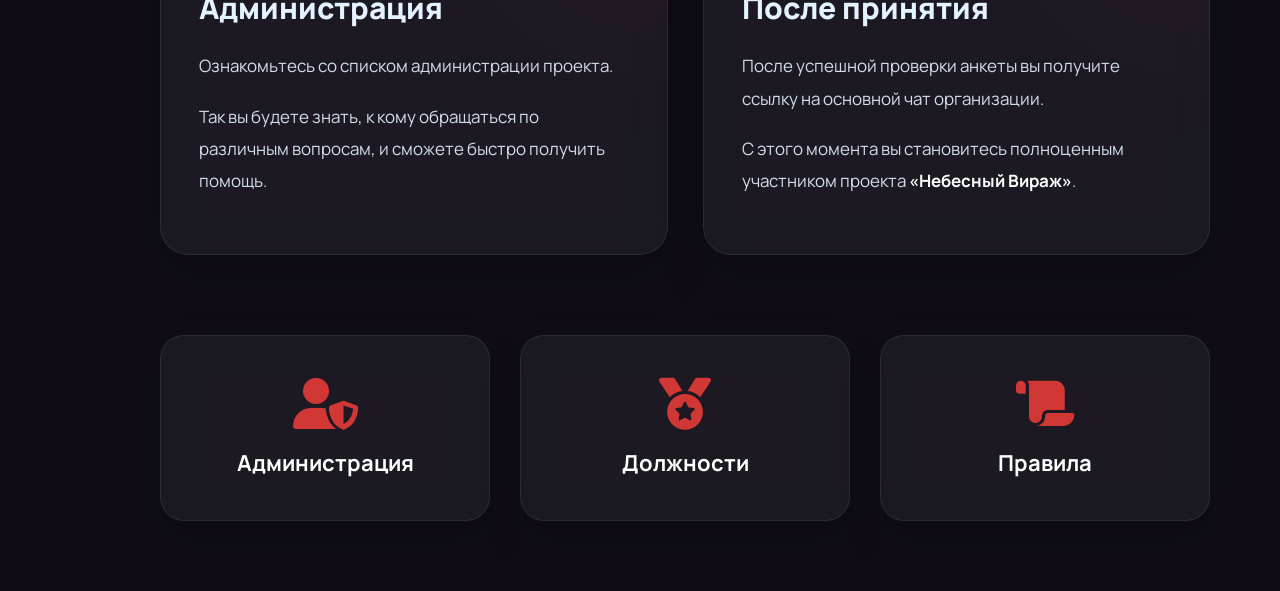
==== commit b5a5d868: "Add files via upload" ====
--- a/academy.html
+++ b/academy.html
@@ -53,6 +53,12 @@
 <a href="index.html">
     <i class="fa-solid fa-house"></i>
     <span>Главная</span>
+</a>
+
+
+<a href="newbies.html">
+    <i class="fa-solid fa-compass"></i>
+    <span>Для новичков</span>
 </a>
 
 <a href="academy.html">
